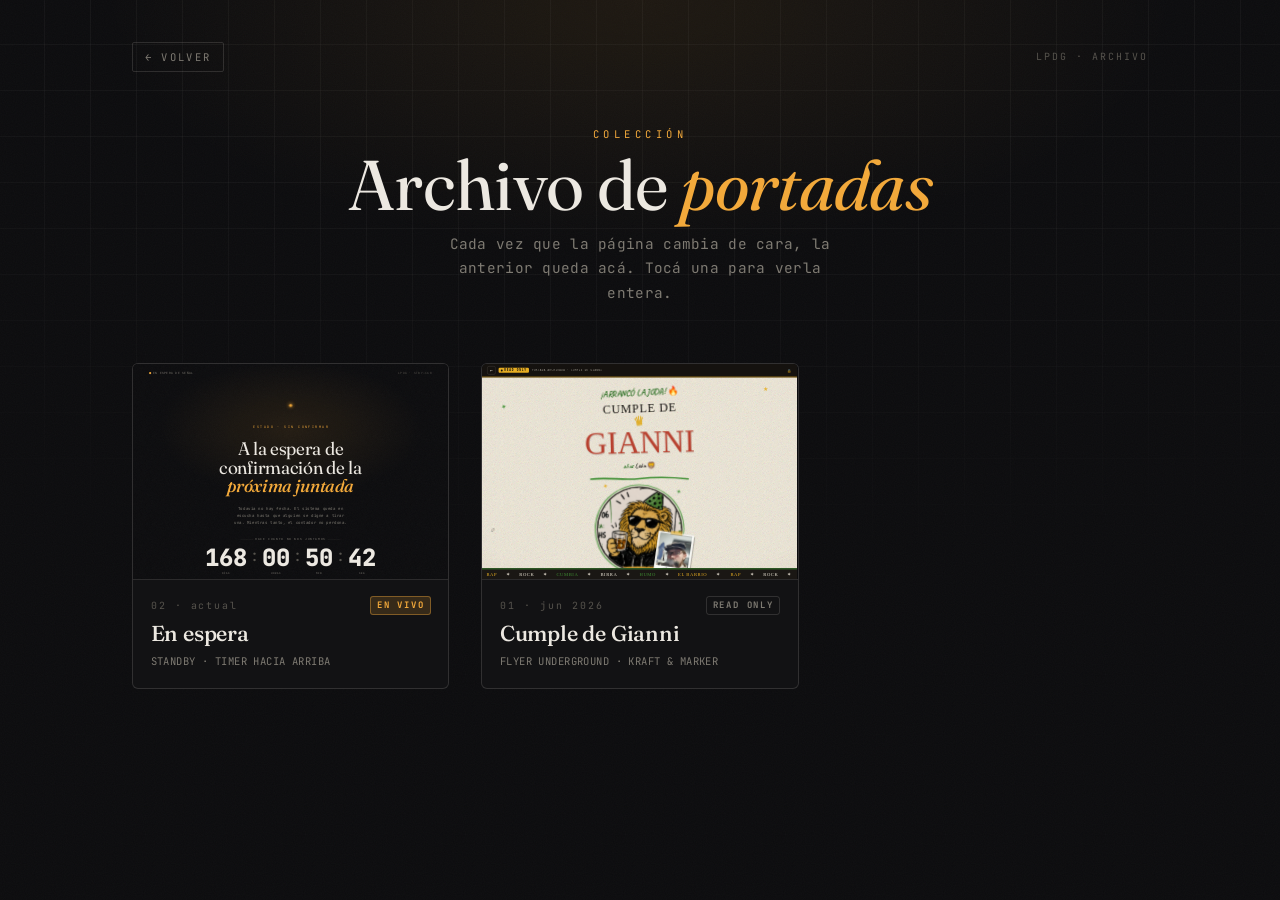
==== archivo.html @ 895595fa "Rediseño LPDG: portada standby + archivo de portadas - index.html: nueva portada neutra (standby/rad" ====
<!DOCTYPE html>
<html lang="es">
<head>
<meta charset="UTF-8" />
<meta name="viewport" content="width=device-width, initial-scale=1.0, viewport-fit=cover" />
<title>Los pibes de Gerli · Archivo</title>
<meta name="description" content="Todas las portadas: la actual y las archivadas." />

<link rel="preconnect" href="https://fonts.googleapis.com" />
<link rel="preconnect" href="https://fonts.gstatic.com" crossorigin />
<link href="https://fonts.googleapis.com/css2?family=Fraunces:ital,opsz,wght@0,9..144,400;0,9..144,600;1,9..144,500&family=JetBrains+Mono:wght@400;500;600;800&display=swap" rel="stylesheet" />

<style>
  :root{
    --bg:#0c0c0e; --bg-2:#121214; --ink:#ece8e1; --mut:#7e7a72; --mut-2:#56534d;
    --sig:#f2a93b; --sig-d:#c9842a; --line:rgba(236,232,225,.08); --line-2:rgba(236,232,225,.14);
  }
  *{margin:0;padding:0;box-sizing:border-box}
  html{-webkit-text-size-adjust:100%}
  body{font-family:'JetBrains Mono',ui-monospace,monospace;color:var(--ink);background:var(--bg);
    -webkit-font-smoothing:antialiased;position:relative;overflow-x:hidden;min-height:100dvh}

  body::before{content:"";position:fixed;inset:-2px;z-index:0;pointer-events:none;opacity:.5;
    background-image:linear-gradient(var(--line) 1px,transparent 1px),linear-gradient(90deg,var(--line) 1px,transparent 1px);
    background-size:46px 46px;
    -webkit-mask-image:radial-gradient(140% 80% at 50% 0%,#000 30%,transparent 80%);
            mask-image:radial-gradient(140% 80% at 50% 0%,#000 30%,transparent 80%);
    animation:drift 26s linear infinite}
  @keyframes drift{to{background-position:46px 46px,46px 46px}}
  body::after{content:"";position:fixed;inset:0;z-index:0;pointer-events:none;
    background:radial-gradient(60% 40% at 50% 0%,rgba(242,169,59,.08),transparent 70%),
      url("data:image/svg+xml,%3Csvg xmlns='http://www.w3.org/2000/svg' width='160' height='160'%3E%3Cfilter id='n'%3E%3CfeTurbulence type='fractalNoise' baseFrequency='0.9' numOctaves='2'/%3E%3C/filter%3E%3Crect width='100%25' height='100%25' filter='url(%23n)' opacity='0.03'/%3E%3C/svg%3E")}

  .wrap{position:relative;z-index:2;max-width:1080px;margin:0 auto;padding:clamp(1.4rem,5vw,2.6rem) clamp(1.1rem,5vw,2rem) 5rem}

  .top{display:flex;align-items:center;gap:1rem;justify-content:space-between;margin-bottom:clamp(2rem,7vw,3.4rem);
    animation:fade .7s ease both}
  .back{display:inline-flex;align-items:center;gap:.6em;color:var(--mut);text-decoration:none;
    font-size:.66rem;letter-spacing:.22em;text-transform:uppercase;
    border:1px solid var(--line-2);border-radius:2px;padding:.7em 1.1em;transition:color .2s,border-color .2s}
  .back:hover{color:var(--sig);border-color:var(--sig)}
  .topcode{font-size:.62rem;letter-spacing:.2em;text-transform:uppercase;color:var(--mut-2)}

  .head{text-align:center;margin-bottom:clamp(2.2rem,7vw,3.6rem)}
  .eyebrow{font-size:.66rem;letter-spacing:.42em;text-transform:uppercase;color:var(--sig);
    animation:fade .8s ease .1s both}
  .title{font-family:'Fraunces',serif;font-weight:400;font-optical-sizing:auto;line-height:1.02;letter-spacing:-.01em;
    font-size:clamp(2.4rem,9vw,4.4rem);margin:.5rem 0 .7rem;animation:rise .9s cubic-bezier(.2,.7,.2,1) .15s both}
  .title em{font-style:italic;color:var(--sig)}
  .lede{color:var(--mut);font-size:clamp(.74rem,3vw,.9rem);letter-spacing:.02em;line-height:1.7;max-width:48ch;
    margin:0 auto;animation:fade .9s ease .3s both}

  .grid{display:grid;grid-template-columns:repeat(auto-fill,minmax(280px,1fr));gap:clamp(1.2rem,4vw,2rem)}

  .card{position:relative;display:flex;flex-direction:column;text-decoration:none;color:inherit;
    background:var(--bg-2);border:1px solid var(--line-2);border-radius:6px;overflow:hidden;
    transition:transform .25s cubic-bezier(.2,.7,.2,1),border-color .25s,box-shadow .25s;
    animation:rise .8s cubic-bezier(.2,.7,.2,1) both}
  .card:nth-child(1){animation-delay:.35s}.card:nth-child(2){animation-delay:.45s}
  .card:nth-child(3){animation-delay:.55s}.card:nth-child(4){animation-delay:.65s}
  .card:hover{transform:translateY(-5px);border-color:var(--sig);box-shadow:0 18px 40px -22px rgba(242,169,59,.5)}

  .shot{position:relative;width:100%;aspect-ratio:1140/780;overflow:hidden;background:var(--bg);border-bottom:1px solid var(--line-2)}
  .shot iframe{position:absolute;top:0;left:0;width:1140px;height:780px;border:0;
    transform:scale(var(--s,.25));transform-origin:top left;pointer-events:none}
  .shot::after{content:"";position:absolute;inset:0;background:linear-gradient(180deg,transparent 55%,rgba(12,12,14,.55));
    opacity:0;transition:opacity .25s}
  .card:hover .shot::after{opacity:1}
  .open{position:absolute;left:50%;top:50%;transform:translate(-50%,-50%) scale(.9);z-index:2;
    display:inline-flex;align-items:center;gap:.5em;background:var(--sig);color:#1a1408;
    font-size:.66rem;font-weight:700;letter-spacing:.18em;text-transform:uppercase;padding:.7em 1.1em;border-radius:2px;
    opacity:0;transition:opacity .25s,transform .25s}
  .card:hover .open{opacity:1;transform:translate(-50%,-50%) scale(1)}

  .meta{padding:1rem 1.1rem 1.15rem;display:flex;flex-direction:column;gap:.45rem}
  .row{display:flex;align-items:center;justify-content:space-between;gap:.8rem}
  .idx{font-size:.62rem;letter-spacing:.2em;color:var(--mut-2)}
  .tag{font-size:.56rem;font-weight:700;letter-spacing:.2em;text-transform:uppercase;padding:.3em .6em;border-radius:3px;white-space:nowrap}
  .tag.live{background:rgba(242,169,59,.16);color:var(--sig);border:1px solid rgba(242,169,59,.4)}
  .tag.ro{background:transparent;color:var(--mut);border:1px solid var(--line-2)}
  .name{font-family:'Fraunces',serif;font-size:1.35rem;font-weight:500;line-height:1.1;letter-spacing:-.01em}
  .desc{font-size:.66rem;letter-spacing:.04em;color:var(--mut);line-height:1.55;text-transform:uppercase}

  @keyframes fade{from{opacity:0;transform:translateY(10px)}}
  @keyframes rise{from{opacity:0;transform:translateY(20px)}}
  @media (prefers-reduced-motion:reduce){*{animation:none!important;transition:none!important}}
</style>
</head>
<body>
  <div class="wrap">
    <div class="top">
      <a class="back" href="index.html">← volver</a>
      <span class="topcode">LPDG · ARCHIVO</span>
    </div>

    <header class="head">
      <p class="eyebrow">colección</p>
      <h1 class="title">Archivo de <em>portadas</em></h1>
      <p class="lede">Cada vez que la página cambia de cara, la anterior queda acá. Tocá una para verla entera.</p>
    </header>

    <div class="grid">

      <a class="card" href="index.html">
        <div class="shot"><iframe src="index.html" loading="lazy" tabindex="-1" scrolling="no" title="En espera"></iframe></div>
        <span class="open">abrir ↗</span>
        <div class="meta">
          <div class="row"><span class="idx">02 · actual</span><span class="tag live">en vivo</span></div>
          <div class="name">En espera</div>
          <div class="desc">standby · timer hacia arriba</div>
        </div>
      </a>

      <a class="card" href="legacy/cumple-gianni.html">
        <div class="shot"><iframe src="legacy/cumple-gianni.html" loading="lazy" tabindex="-1" scrolling="no" title="Cumple de Gianni"></iframe></div>
        <span class="open">abrir ↗</span>
        <div class="meta">
          <div class="row"><span class="idx">01 · jun 2026</span><span class="tag ro">read only</span></div>
          <div class="name">Cumple de Gianni</div>
          <div class="desc">flyer underground · kraft & marker</div>
        </div>
      </a>

    </div>
  </div>

<script>
  // escala cada preview para que el iframe (1140px lógicos) entre justo en la card
  function fit(){
    document.querySelectorAll('.shot').forEach(s=>{
      s.style.setProperty('--s', s.clientWidth/1140);
    });
  }
  fit();
  addEventListener('resize',fit);
  addEventListener('load',fit);
</script>
</body>
</html>
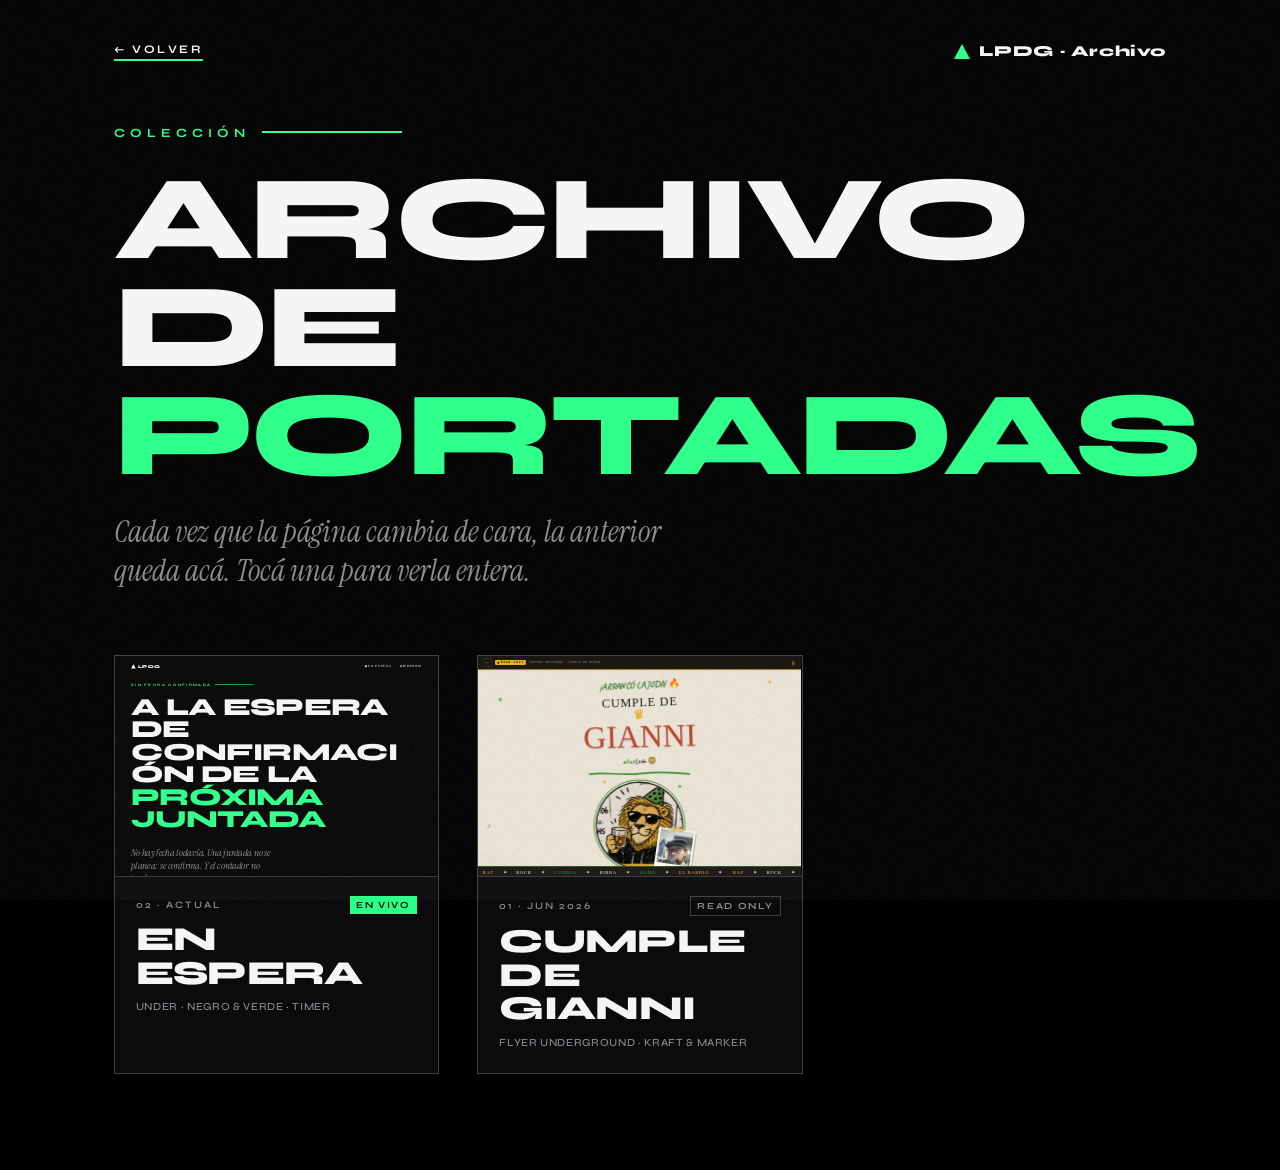
==== commit 3847f38d: "Rediseño Under Club + sistema visual central + logo Lpdg - styles.css: tokens (color/tipografía) y p" ====
--- a/archivo.html
+++ b/archivo.html
@@ -5,119 +5,91 @@
 <meta name="viewport" content="width=device-width, initial-scale=1.0, viewport-fit=cover" />
 <title>Los pibes de Gerli · Archivo</title>
 <meta name="description" content="Todas las portadas: la actual y las archivadas." />
+<link rel="icon" href="photos/logo-lpdg.svg" type="image/svg+xml" />
 
 <link rel="preconnect" href="https://fonts.googleapis.com" />
 <link rel="preconnect" href="https://fonts.gstatic.com" crossorigin />
-<link href="https://fonts.googleapis.com/css2?family=Fraunces:ital,opsz,wght@0,9..144,400;0,9..144,600;1,9..144,500&family=JetBrains+Mono:wght@400;500;600;800&display=swap" rel="stylesheet" />
+<link href="https://fonts.googleapis.com/css2?family=Syne:wght@400;500;600;700;800&family=Instrument+Serif:ital@0;1&display=swap" rel="stylesheet" />
+<link rel="stylesheet" href="styles.css" />
 
 <style>
-  :root{
-    --bg:#0c0c0e; --bg-2:#121214; --ink:#ece8e1; --mut:#7e7a72; --mut-2:#56534d;
-    --sig:#f2a93b; --sig-d:#c9842a; --line:rgba(236,232,225,.08); --line-2:rgba(236,232,225,.14);
-  }
-  *{margin:0;padding:0;box-sizing:border-box}
-  html{-webkit-text-size-adjust:100%}
-  body{font-family:'JetBrains Mono',ui-monospace,monospace;color:var(--ink);background:var(--bg);
-    -webkit-font-smoothing:antialiased;position:relative;overflow-x:hidden;min-height:100dvh}
+  /* ---- específico del archivo ---- */
+  .wrap{position:relative;z-index:2;max-width:1180px;margin:0 auto;padding:clamp(1.4rem,5vw,2.6rem) var(--pad-x) 6rem}
 
-  body::before{content:"";position:fixed;inset:-2px;z-index:0;pointer-events:none;opacity:.5;
-    background-image:linear-gradient(var(--line) 1px,transparent 1px),linear-gradient(90deg,var(--line) 1px,transparent 1px);
-    background-size:46px 46px;
-    -webkit-mask-image:radial-gradient(140% 80% at 50% 0%,#000 30%,transparent 80%);
-            mask-image:radial-gradient(140% 80% at 50% 0%,#000 30%,transparent 80%);
-    animation:drift 26s linear infinite}
-  @keyframes drift{to{background-position:46px 46px,46px 46px}}
-  body::after{content:"";position:fixed;inset:0;z-index:0;pointer-events:none;
-    background:radial-gradient(60% 40% at 50% 0%,rgba(242,169,59,.08),transparent 70%),
-      url("data:image/svg+xml,%3Csvg xmlns='http://www.w3.org/2000/svg' width='160' height='160'%3E%3Cfilter id='n'%3E%3CfeTurbulence type='fractalNoise' baseFrequency='0.9' numOctaves='2'/%3E%3C/filter%3E%3Crect width='100%25' height='100%25' filter='url(%23n)' opacity='0.03'/%3E%3C/svg%3E")}
+  .top{display:flex;align-items:center;gap:1rem;justify-content:space-between;margin-bottom:clamp(2.4rem,8vw,4rem)}
+  .top a.back{color:var(--ink);text-decoration:none;font-weight:700;font-size:.72rem;letter-spacing:.22em;text-transform:uppercase;
+    display:inline-flex;align-items:center;gap:.6em;border-bottom:2px solid var(--accent);padding-bottom:3px;transition:color .2s}
+  .top a.back:hover{color:var(--accent)}
+  .top .brand{display:flex;align-items:center;gap:.6em;font-weight:800;letter-spacing:.04em;font-size:.95rem;color:var(--ink)}
+  .top .brand .tri{width:0;height:0;border-left:8px solid transparent;border-right:8px solid transparent;border-bottom:15px solid var(--accent)}
 
-  .wrap{position:relative;z-index:2;max-width:1080px;margin:0 auto;padding:clamp(1.4rem,5vw,2.6rem) clamp(1.1rem,5vw,2rem) 5rem}
+  .head{margin-bottom:clamp(2.4rem,8vw,4rem)}
+  .head .eyebrow{margin-bottom:clamp(1rem,3vw,1.6rem)}
+  .title{font-weight:800;text-transform:uppercase;line-height:.9;letter-spacing:-.03em;
+    font-size:clamp(2.8rem,12vw,7.5rem)}
+  .title .v{color:var(--accent)}
+  .lede{font-family:var(--font-serif);font-style:italic;color:var(--mut);
+    font-size:clamp(1.2rem,3.2vw,1.9rem);line-height:1.3;max-width:40ch;margin-top:1.4rem}
 
-  .top{display:flex;align-items:center;gap:1rem;justify-content:space-between;margin-bottom:clamp(2rem,7vw,3.4rem);
-    animation:fade .7s ease both}
-  .back{display:inline-flex;align-items:center;gap:.6em;color:var(--mut);text-decoration:none;
-    font-size:.66rem;letter-spacing:.22em;text-transform:uppercase;
-    border:1px solid var(--line-2);border-radius:2px;padding:.7em 1.1em;transition:color .2s,border-color .2s}
-  .back:hover{color:var(--sig);border-color:var(--sig)}
-  .topcode{font-size:.62rem;letter-spacing:.2em;text-transform:uppercase;color:var(--mut-2)}
-
-  .head{text-align:center;margin-bottom:clamp(2.2rem,7vw,3.6rem)}
-  .eyebrow{font-size:.66rem;letter-spacing:.42em;text-transform:uppercase;color:var(--sig);
-    animation:fade .8s ease .1s both}
-  .title{font-family:'Fraunces',serif;font-weight:400;font-optical-sizing:auto;line-height:1.02;letter-spacing:-.01em;
-    font-size:clamp(2.4rem,9vw,4.4rem);margin:.5rem 0 .7rem;animation:rise .9s cubic-bezier(.2,.7,.2,1) .15s both}
-  .title em{font-style:italic;color:var(--sig)}
-  .lede{color:var(--mut);font-size:clamp(.74rem,3vw,.9rem);letter-spacing:.02em;line-height:1.7;max-width:48ch;
-    margin:0 auto;animation:fade .9s ease .3s both}
-
-  .grid{display:grid;grid-template-columns:repeat(auto-fill,minmax(280px,1fr));gap:clamp(1.2rem,4vw,2rem)}
+  .grid{display:grid;grid-template-columns:repeat(auto-fill,minmax(300px,1fr));gap:clamp(1.4rem,4vw,2.4rem)}
 
   .card{position:relative;display:flex;flex-direction:column;text-decoration:none;color:inherit;
-    background:var(--bg-2);border:1px solid var(--line-2);border-radius:6px;overflow:hidden;
-    transition:transform .25s cubic-bezier(.2,.7,.2,1),border-color .25s,box-shadow .25s;
-    animation:rise .8s cubic-bezier(.2,.7,.2,1) both}
-  .card:nth-child(1){animation-delay:.35s}.card:nth-child(2){animation-delay:.45s}
-  .card:nth-child(3){animation-delay:.55s}.card:nth-child(4){animation-delay:.65s}
-  .card:hover{transform:translateY(-5px);border-color:var(--sig);box-shadow:0 18px 40px -22px rgba(242,169,59,.5)}
+    background:var(--panel);border:1px solid var(--line-2);overflow:hidden;
+    transition:transform .3s cubic-bezier(.2,.7,.2,1),border-color .25s}
+  .card:hover{transform:translateY(-6px);border-color:var(--accent)}
 
-  .shot{position:relative;width:100%;aspect-ratio:1140/780;overflow:hidden;background:var(--bg);border-bottom:1px solid var(--line-2)}
+  .shot{position:relative;width:100%;aspect-ratio:1140/780;overflow:hidden;background:#000;border-bottom:1px solid var(--line-2)}
   .shot iframe{position:absolute;top:0;left:0;width:1140px;height:780px;border:0;
-    transform:scale(var(--s,.25));transform-origin:top left;pointer-events:none}
-  .shot::after{content:"";position:absolute;inset:0;background:linear-gradient(180deg,transparent 55%,rgba(12,12,14,.55));
-    opacity:0;transition:opacity .25s}
-  .card:hover .shot::after{opacity:1}
+    transform:scale(var(--s,.26));transform-origin:top left;pointer-events:none}
+  .shot::after{content:"";position:absolute;inset:0;background:rgba(43,255,136,0);transition:background .25s}
+  .card:hover .shot::after{background:rgba(43,255,136,.14)}
   .open{position:absolute;left:50%;top:50%;transform:translate(-50%,-50%) scale(.9);z-index:2;
-    display:inline-flex;align-items:center;gap:.5em;background:var(--sig);color:#1a1408;
-    font-size:.66rem;font-weight:700;letter-spacing:.18em;text-transform:uppercase;padding:.7em 1.1em;border-radius:2px;
-    opacity:0;transition:opacity .25s,transform .25s}
+    background:var(--accent);color:#04140a;font-weight:700;font-size:.7rem;letter-spacing:.18em;text-transform:uppercase;
+    padding:.85em 1.3em;opacity:0;transition:opacity .25s,transform .25s}
   .card:hover .open{opacity:1;transform:translate(-50%,-50%) scale(1)}
 
-  .meta{padding:1rem 1.1rem 1.15rem;display:flex;flex-direction:column;gap:.45rem}
+  .meta{padding:1.2rem 1.3rem 1.4rem;display:flex;flex-direction:column;gap:.55rem}
   .row{display:flex;align-items:center;justify-content:space-between;gap:.8rem}
-  .idx{font-size:.62rem;letter-spacing:.2em;color:var(--mut-2)}
-  .tag{font-size:.56rem;font-weight:700;letter-spacing:.2em;text-transform:uppercase;padding:.3em .6em;border-radius:3px;white-space:nowrap}
-  .tag.live{background:rgba(242,169,59,.16);color:var(--sig);border:1px solid rgba(242,169,59,.4)}
+  .idx{font-weight:600;font-size:.62rem;letter-spacing:.2em;text-transform:uppercase;color:var(--mut)}
+  .tag{font-weight:700;font-size:.58rem;letter-spacing:.18em;text-transform:uppercase;padding:.35em .7em;white-space:nowrap}
+  .tag.live{background:var(--accent);color:#04140a}
   .tag.ro{background:transparent;color:var(--mut);border:1px solid var(--line-2)}
-  .name{font-family:'Fraunces',serif;font-size:1.35rem;font-weight:500;line-height:1.1;letter-spacing:-.01em}
-  .desc{font-size:.66rem;letter-spacing:.04em;color:var(--mut);line-height:1.55;text-transform:uppercase}
-
-  @keyframes fade{from{opacity:0;transform:translateY(10px)}}
-  @keyframes rise{from{opacity:0;transform:translateY(20px)}}
-  @media (prefers-reduced-motion:reduce){*{animation:none!important;transition:none!important}}
+  .name{font-weight:800;font-size:clamp(1.5rem,4vw,2.1rem);line-height:1;letter-spacing:-.02em;text-transform:uppercase}
+  .desc{font-weight:500;font-size:.68rem;letter-spacing:.06em;color:var(--mut);line-height:1.5;text-transform:uppercase}
 </style>
 </head>
 <body>
   <div class="wrap">
     <div class="top">
-      <a class="back" href="index.html">← volver</a>
-      <span class="topcode">LPDG · ARCHIVO</span>
+      <a class="back" href="index.html">← Volver</a>
+      <span class="brand"><span class="tri"></span>LPDG · Archivo</span>
     </div>
 
     <header class="head">
-      <p class="eyebrow">colección</p>
-      <h1 class="title">Archivo de <em>portadas</em></h1>
-      <p class="lede">Cada vez que la página cambia de cara, la anterior queda acá. Tocá una para verla entera.</p>
+      <p class="eyebrow reveal">Colección</p>
+      <h1 class="title reveal d1">Archivo de <span class="v">portadas</span></h1>
+      <p class="lede reveal d2">Cada vez que la página cambia de cara, la anterior queda acá. Tocá una para verla entera.</p>
     </header>
 
     <div class="grid">
 
-      <a class="card" href="index.html">
+      <a class="card reveal" href="index.html">
         <div class="shot"><iframe src="index.html" loading="lazy" tabindex="-1" scrolling="no" title="En espera"></iframe></div>
         <span class="open">abrir ↗</span>
         <div class="meta">
           <div class="row"><span class="idx">02 · actual</span><span class="tag live">en vivo</span></div>
           <div class="name">En espera</div>
-          <div class="desc">standby · timer hacia arriba</div>
+          <div class="desc">Under · negro & verde · timer</div>
         </div>
       </a>
 
-      <a class="card" href="legacy/cumple-gianni.html">
+      <a class="card reveal d1" href="legacy/cumple-gianni.html">
         <div class="shot"><iframe src="legacy/cumple-gianni.html" loading="lazy" tabindex="-1" scrolling="no" title="Cumple de Gianni"></iframe></div>
         <span class="open">abrir ↗</span>
         <div class="meta">
           <div class="row"><span class="idx">01 · jun 2026</span><span class="tag ro">read only</span></div>
           <div class="name">Cumple de Gianni</div>
-          <div class="desc">flyer underground · kraft & marker</div>
+          <div class="desc">Flyer underground · kraft & marker</div>
         </div>
       </a>
 
@@ -125,15 +97,19 @@
   </div>
 
 <script>
-  // escala cada preview para que el iframe (1140px lógicos) entre justo en la card
+  document.documentElement.classList.add('js');
+
+  // escala cada preview: el iframe (1140px lógicos) entra justo en la card
   function fit(){
-    document.querySelectorAll('.shot').forEach(s=>{
-      s.style.setProperty('--s', s.clientWidth/1140);
-    });
+    document.querySelectorAll('.shot').forEach(s=>{ s.style.setProperty('--s', s.clientWidth/1140); });
   }
   fit();
   addEventListener('resize',fit);
   addEventListener('load',fit);
+
+  // reveal
+  const io=new IntersectionObserver((es)=>{es.forEach(e=>{if(e.isIntersecting){e.target.classList.add('in');io.unobserve(e.target);}});},{threshold:.12});
+  document.querySelectorAll('.reveal').forEach(n=>io.observe(n));
 </script>
 </body>
 </html>
--- a/styles.css
+++ b/styles.css
@@ -0,0 +1,89 @@
+/* ============================================================
+   LPDG — Sistema visual (tokens + primitivas compartidas)
+   Lo consumen index.html y archivo.html.
+   legacy/ NO usa esto: son snapshots con su propia identidad.
+   Estética: Under Club — negro puro, alto contraste, tipografía
+   bold mayúscula apretada, acento verde brillante.
+   ============================================================ */
+:root{
+  /* ---- paleta ---- */
+  --bg:#000;
+  --panel:#0b0b0d;
+  --panel-2:#121214;
+  --ink:#f5f5f3;
+  --mut:#8a8a8f;
+  --mut-2:#4f4f55;
+  --accent:#2bff88;
+  --accent-d:#13d96a;
+  --line:rgba(245,245,243,.14);
+  --line-2:rgba(245,245,243,.22);
+
+  /* ---- tipografía ---- */
+  --font-display:'Syne',sans-serif;   /* display / UI / timer */
+  --font-serif:'Instrument Serif',serif; /* citas en itálica */
+
+  /* ---- ritmo ---- */
+  --pad-x:clamp(1.2rem,5vw,4.5rem);
+}
+
+*{margin:0;padding:0;box-sizing:border-box}
+html{-webkit-text-size-adjust:100%;scroll-behavior:smooth}
+html,body{width:100%}
+body{
+  font-family:var(--font-display);color:var(--ink);background:var(--bg);
+  -webkit-font-smoothing:antialiased;position:relative;overflow-x:hidden;
+}
+
+/* grano tipo foto B/N (overlay global) */
+body::after{
+  content:"";position:fixed;inset:0;z-index:80;pointer-events:none;opacity:.06;mix-blend-mode:screen;
+  background:url("data:image/svg+xml,%3Csvg xmlns='http://www.w3.org/2000/svg' width='200' height='200'%3E%3Cfilter id='n'%3E%3CfeTurbulence type='fractalNoise' baseFrequency='0.85' numOctaves='3'/%3E%3C/filter%3E%3Crect width='100%25' height='100%25' filter='url(%23n)'/%3E%3C/svg%3E");
+}
+
+/* ---- navegación ---- */
+.nav{position:fixed;top:0;left:0;width:100%;z-index:60;display:flex;justify-content:space-between;align-items:center;
+  padding:clamp(1rem,3vw,1.7rem) var(--pad-x);mix-blend-mode:difference}
+.brand{display:flex;align-items:center;gap:.6em;font-weight:800;letter-spacing:.04em;font-size:.95rem;color:#fff}
+.brand .tri{width:0;height:0;border-left:8px solid transparent;border-right:8px solid transparent;border-bottom:15px solid #fff}
+.nav-r{display:flex;align-items:center;gap:clamp(1rem,4vw,2rem)}
+.nav-r a{color:#fff;text-decoration:none;font-weight:600;font-size:.72rem;letter-spacing:.22em;text-transform:uppercase;
+  display:inline-flex;align-items:center;gap:.5em;transition:opacity .2s}
+.nav-r a:hover{opacity:.5}
+.nav-r .st{color:#fff;font-size:.72rem;letter-spacing:.22em;text-transform:uppercase;display:flex;align-items:center;gap:.5em}
+.dot{width:7px;height:7px;border-radius:50%;background:#fff;animation:blink 1.2s steps(2) infinite}
+@keyframes blink{50%{opacity:.2}}
+
+/* ---- etiqueta de sección ---- */
+.eyebrow{font-weight:700;font-size:.78rem;letter-spacing:.4em;text-transform:uppercase;color:var(--accent);
+  display:flex;align-items:center;gap:1em}
+.eyebrow::after{content:"";height:2px;width:clamp(40px,12vw,140px);background:var(--accent)}
+
+/* ---- botones ---- */
+.btn{display:inline-flex;align-items:center;gap:.6em;cursor:pointer;border-radius:0;
+  font-family:var(--font-display);font-weight:700;font-size:clamp(.78rem,2.2vw,.95rem);letter-spacing:.14em;text-transform:uppercase;
+  padding:1.05em 1.9em;border:2px solid var(--ink);background:transparent;color:var(--ink);
+  transition:background .18s,color .18s,border-color .18s,transform .12s}
+.btn svg{width:1.15em;height:1.15em;fill:currentColor;flex:none}
+.btn:hover{background:var(--ink);color:#000}
+.btn:active{transform:translateY(2px)}
+.btn.v{background:var(--accent);border-color:var(--accent);color:#04140a}
+.btn.v:hover{background:#fff;border-color:#fff;color:#000}
+
+/* ---- toast ---- */
+.toast{position:fixed;left:50%;bottom:26px;transform:translateX(-50%) translateY(8px);z-index:90;
+  background:var(--accent);color:#04140a;font-weight:700;font-size:.74rem;letter-spacing:.1em;text-transform:uppercase;
+  padding:.8em 1.2em;opacity:0;transition:opacity .25s,transform .25s;pointer-events:none}
+.toast.show{opacity:1;transform:translateX(-50%) translateY(0)}
+
+/* ---- reveal on scroll (solo con JS) ---- */
+html.js .reveal{opacity:0;transform:translateY(34px);
+  transition:opacity .9s cubic-bezier(.2,.7,.2,1),transform .9s cubic-bezier(.2,.7,.2,1)}
+html.js .reveal.in{opacity:1;transform:none}
+html.js .reveal.d1{transition-delay:.1s}
+html.js .reveal.d2{transition-delay:.22s}
+html.js .reveal.d3{transition-delay:.34s}
+
+@media (prefers-reduced-motion:reduce){
+  *{animation:none!important}
+  html.js .reveal{opacity:1!important;transform:none!important;transition:none!important}
+}
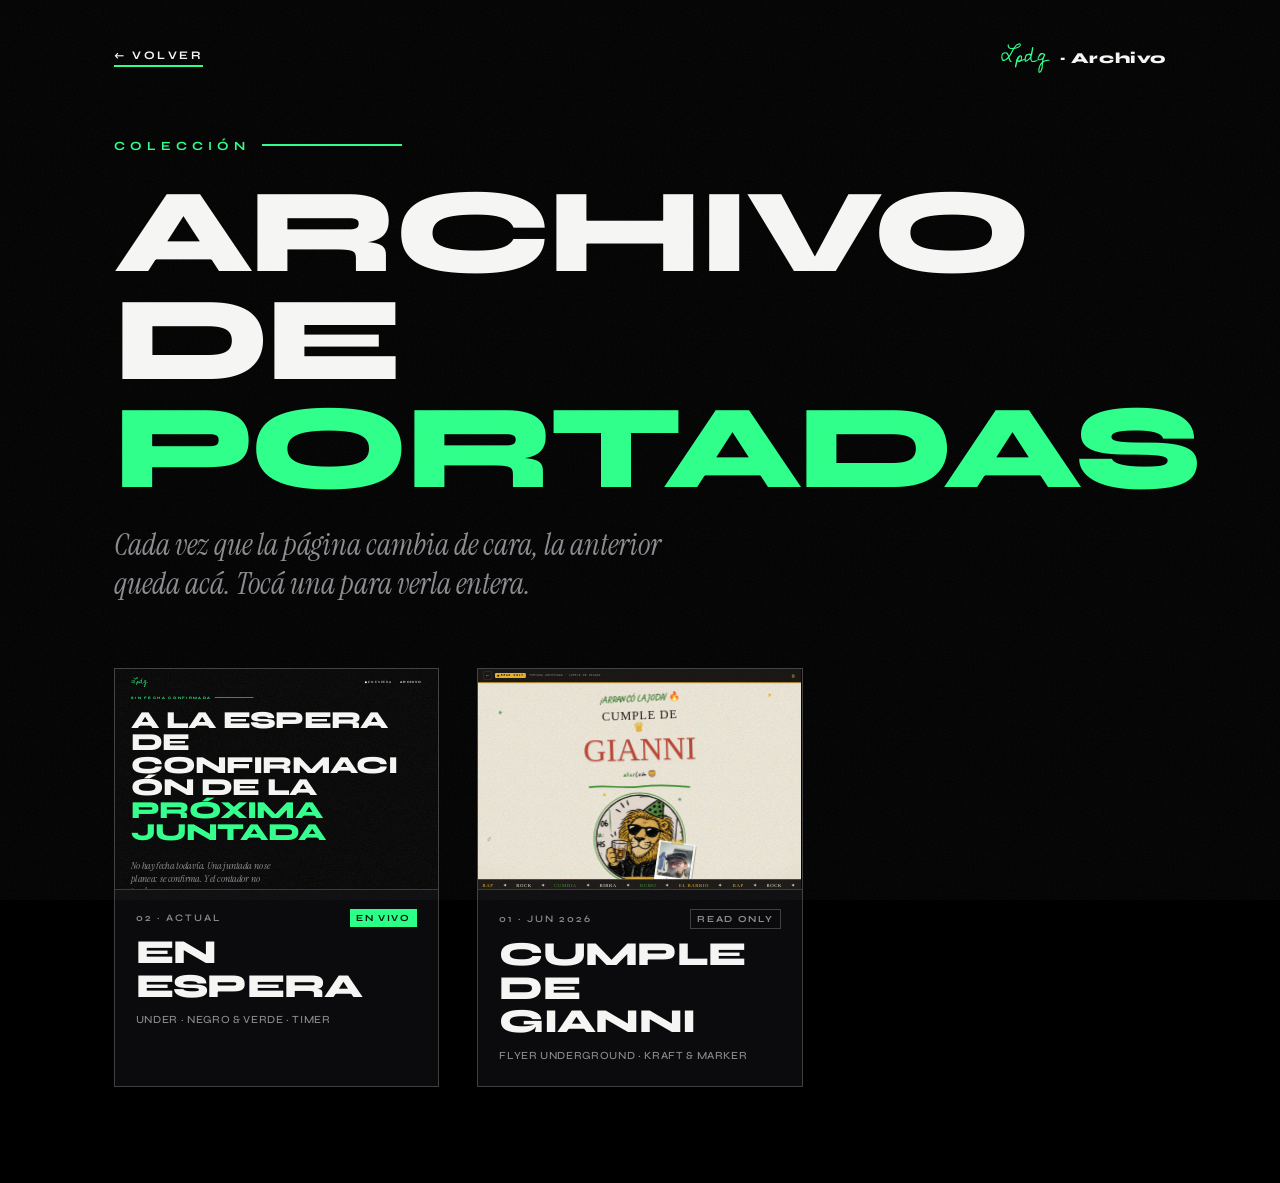
==== commit 2bda116e: "Logo Lpdg en el nav y como marca de marca en index/archivo + og:image" ====
--- a/archivo.html
+++ b/archivo.html
@@ -20,8 +20,8 @@
   .top a.back{color:var(--ink);text-decoration:none;font-weight:700;font-size:.72rem;letter-spacing:.22em;text-transform:uppercase;
     display:inline-flex;align-items:center;gap:.6em;border-bottom:2px solid var(--accent);padding-bottom:3px;transition:color .2s}
   .top a.back:hover{color:var(--accent)}
-  .top .brand{display:flex;align-items:center;gap:.6em;font-weight:800;letter-spacing:.04em;font-size:.95rem;color:var(--ink)}
-  .top .brand .tri{width:0;height:0;border-left:8px solid transparent;border-right:8px solid transparent;border-bottom:15px solid var(--accent)}
+  .top .brand{display:flex;align-items:center;gap:.55em;font-weight:800;letter-spacing:.04em;font-size:.95rem;color:var(--ink)}
+  .top .brand img{height:clamp(26px,5vw,32px);width:auto;display:block}
 
   .head{margin-bottom:clamp(2.4rem,8vw,4rem)}
   .head .eyebrow{margin-bottom:clamp(1rem,3vw,1.6rem)}
@@ -62,7 +62,7 @@
   <div class="wrap">
     <div class="top">
       <a class="back" href="index.html">← Volver</a>
-      <span class="brand"><span class="tri"></span>LPDG · Archivo</span>
+      <span class="brand"><img src="photos/logo-lpdg.svg" alt="LPDG" /> · Archivo</span>
     </div>
 
     <header class="head">
--- a/styles.css
+++ b/styles.css
@@ -42,9 +42,9 @@
 
 /* ---- navegación ---- */
 .nav{position:fixed;top:0;left:0;width:100%;z-index:60;display:flex;justify-content:space-between;align-items:center;
-  padding:clamp(1rem,3vw,1.7rem) var(--pad-x);mix-blend-mode:difference}
-.brand{display:flex;align-items:center;gap:.6em;font-weight:800;letter-spacing:.04em;font-size:.95rem;color:#fff}
-.brand .tri{width:0;height:0;border-left:8px solid transparent;border-right:8px solid transparent;border-bottom:15px solid #fff}
+  padding:clamp(1rem,3vw,1.7rem) var(--pad-x)}
+.brand{display:flex;align-items:center;gap:.55em;font-weight:800;letter-spacing:.04em;font-size:.95rem;color:#fff;text-decoration:none}
+.brand img{height:clamp(28px,5.5vw,38px);width:auto;display:block}
 .nav-r{display:flex;align-items:center;gap:clamp(1rem,4vw,2rem)}
 .nav-r a{color:#fff;text-decoration:none;font-weight:600;font-size:.72rem;letter-spacing:.22em;text-transform:uppercase;
   display:inline-flex;align-items:center;gap:.5em;transition:opacity .2s}
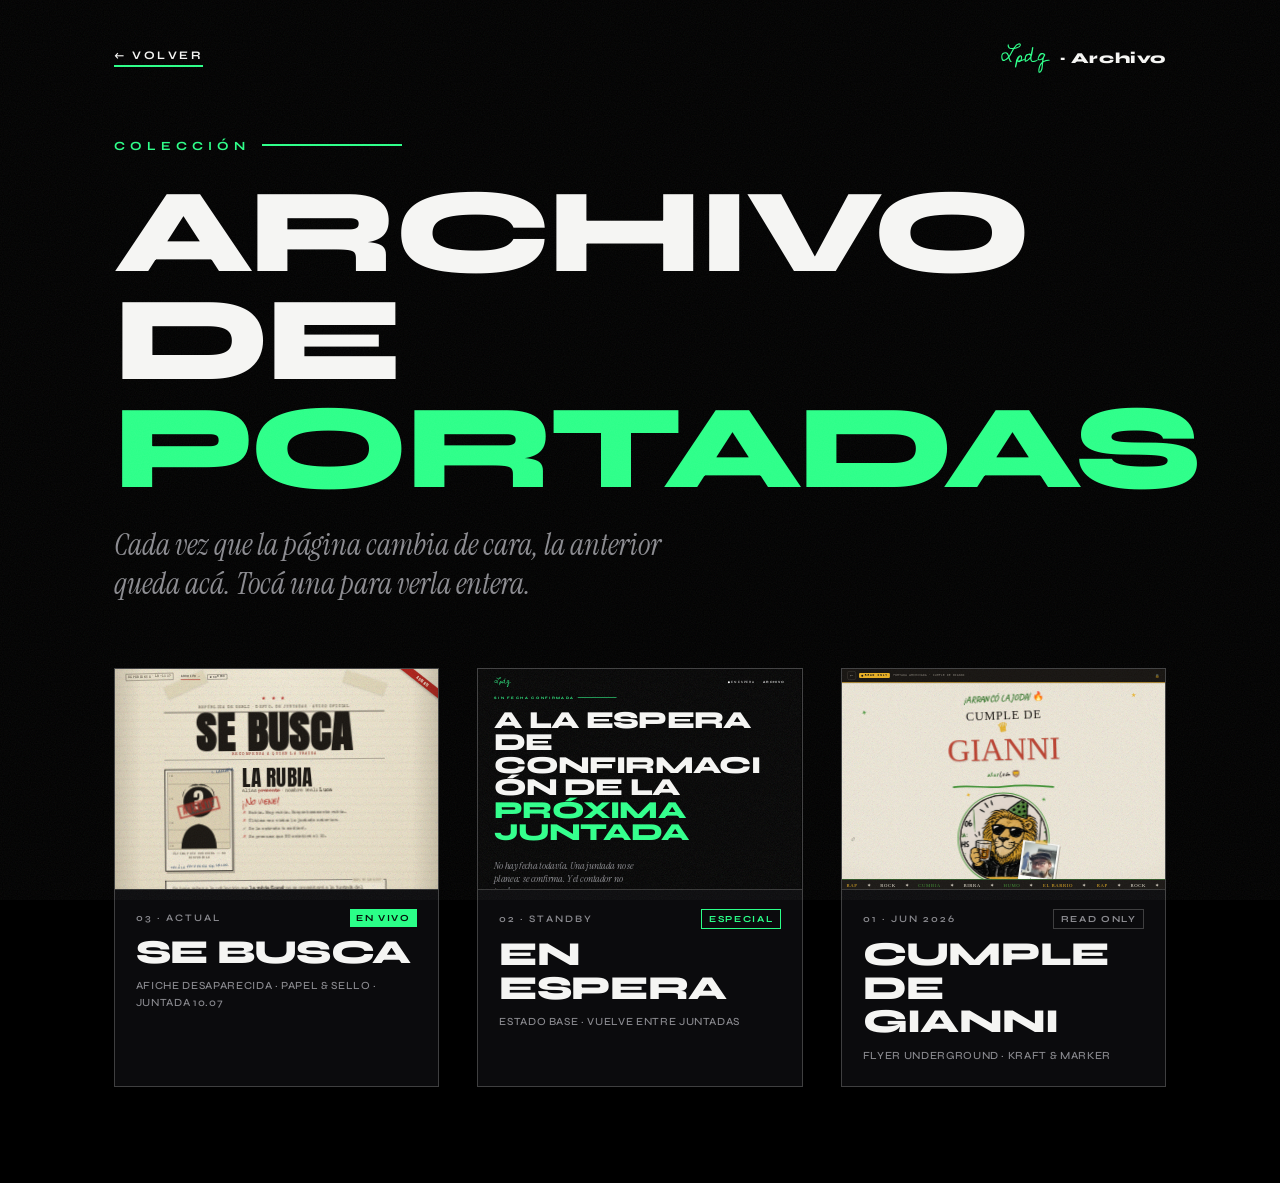
==== commit 801ac0c1: "feat: portada "SE BUSCA" (afiche desaparecida) para la juntada del 10/07 - index.html: nuevo afiche " ====
--- a/archivo.html
+++ b/archivo.html
@@ -4,8 +4,42 @@
 <meta charset="UTF-8" />
 <meta name="viewport" content="width=device-width, initial-scale=1.0, viewport-fit=cover" />
 <title>Los pibes de Gerli · Archivo</title>
-<meta name="description" content="Todas las portadas: la actual y las archivadas." />
+<meta name="description" content="Archivo de portadas de Los pibes de Gerli (LPDG): la actual y todas las anteriores." />
+<meta name="robots" content="index,follow" />
+<meta name="theme-color" content="#000000" />
+<link rel="canonical" href="https://felipendelicia.github.io/LPDG/archivo.html" />
+
+<!-- Open Graph -->
+<meta property="og:site_name" content="Los pibes de Gerli" />
+<meta property="og:locale" content="es_AR" />
+<meta property="og:type" content="website" />
+<meta property="og:url" content="https://felipendelicia.github.io/LPDG/archivo.html" />
+<meta property="og:title" content="Los pibes de Gerli (LPDG) — Archivo de portadas" />
+<meta property="og:description" content="Cada vez que la página cambia de cara, la anterior queda acá." />
+<meta property="og:image" content="https://felipendelicia.github.io/LPDG/photos/og-cover.png" />
+<meta property="og:image:secure_url" content="https://felipendelicia.github.io/LPDG/photos/og-cover.png" />
+<meta property="og:image:type" content="image/png" />
+<meta property="og:image:width" content="1200" />
+<meta property="og:image:height" content="630" />
+<meta property="og:image:alt" content="Los pibes de Gerli — Archivo" />
+
+<!-- Twitter / X -->
+<meta name="twitter:card" content="summary_large_image" />
+<meta name="twitter:title" content="Los pibes de Gerli (LPDG) — Archivo de portadas" />
+<meta name="twitter:description" content="Cada vez que la página cambia de cara, la anterior queda acá." />
+<meta name="twitter:image" content="https://felipendelicia.github.io/LPDG/photos/og-cover.png" />
+
+<!-- PWA / instalable -->
+<link rel="manifest" href="manifest.webmanifest" />
+<meta name="mobile-web-app-capable" content="yes" />
+<meta name="apple-mobile-web-app-capable" content="yes" />
+<meta name="apple-mobile-web-app-status-bar-style" content="black" />
+<meta name="apple-mobile-web-app-title" content="LPDG" />
+<link rel="apple-touch-icon" href="photos/apple-touch-icon.png" />
+
+<!-- iconos -->
 <link rel="icon" href="photos/logo-lpdg.svg" type="image/svg+xml" />
+<link rel="icon" href="photos/icon-192.png" sizes="192x192" type="image/png" />
 
 <link rel="preconnect" href="https://fonts.googleapis.com" />
 <link rel="preconnect" href="https://fonts.gstatic.com" crossorigin />
@@ -54,6 +88,7 @@
   .tag{font-weight:700;font-size:.58rem;letter-spacing:.18em;text-transform:uppercase;padding:.35em .7em;white-space:nowrap}
   .tag.live{background:var(--accent);color:#04140a}
   .tag.ro{background:transparent;color:var(--mut);border:1px solid var(--line-2)}
+  .tag.standby{background:transparent;color:var(--accent);border:1px solid var(--accent)}
   .name{font-weight:800;font-size:clamp(1.5rem,4vw,2.1rem);line-height:1;letter-spacing:-.02em;text-transform:uppercase}
   .desc{font-weight:500;font-size:.68rem;letter-spacing:.06em;color:var(--mut);line-height:1.5;text-transform:uppercase}
 </style>
@@ -74,16 +109,26 @@
     <div class="grid">
 
       <a class="card reveal" href="index.html">
-        <div class="shot"><iframe src="index.html" loading="lazy" tabindex="-1" scrolling="no" title="En espera"></iframe></div>
+        <div class="shot"><iframe src="index.html" loading="lazy" tabindex="-1" scrolling="no" title="Se busca: la rubia"></iframe></div>
         <span class="open">abrir ↗</span>
         <div class="meta">
-          <div class="row"><span class="idx">02 · actual</span><span class="tag live">en vivo</span></div>
-          <div class="name">En espera</div>
-          <div class="desc">Under · negro & verde · timer</div>
+          <div class="row"><span class="idx">03 · actual</span><span class="tag live">en vivo</span></div>
+          <div class="name">Se busca</div>
+          <div class="desc">Afiche desaparecida · papel &amp; sello · juntada 10.07</div>
         </div>
       </a>
 
-      <a class="card reveal d1" href="legacy/cumple-gianni.html">
+      <a class="card reveal d1" href="en-espera.html">
+        <div class="shot"><iframe src="en-espera.html" loading="lazy" tabindex="-1" scrolling="no" title="En espera"></iframe></div>
+        <span class="open">abrir ↗</span>
+        <div class="meta">
+          <div class="row"><span class="idx">02 · standby</span><span class="tag standby">especial</span></div>
+          <div class="name">En espera</div>
+          <div class="desc">Estado base · vuelve entre juntadas</div>
+        </div>
+      </a>
+
+      <a class="card reveal d2" href="legacy/cumple-gianni.html">
         <div class="shot"><iframe src="legacy/cumple-gianni.html" loading="lazy" tabindex="-1" scrolling="no" title="Cumple de Gianni"></iframe></div>
         <span class="open">abrir ↗</span>
         <div class="meta">
@@ -110,6 +155,11 @@
   // reveal
   const io=new IntersectionObserver((es)=>{es.forEach(e=>{if(e.isIntersecting){e.target.classList.add('in');io.unobserve(e.target);}});},{threshold:.12});
   document.querySelectorAll('.reveal').forEach(n=>io.observe(n));
+
+  // service worker (offline + instalable)
+  if('serviceWorker' in navigator){
+    addEventListener('load',()=>navigator.serviceWorker.register('sw.js').catch(()=>{}));
+  }
 </script>
 </body>
 </html>
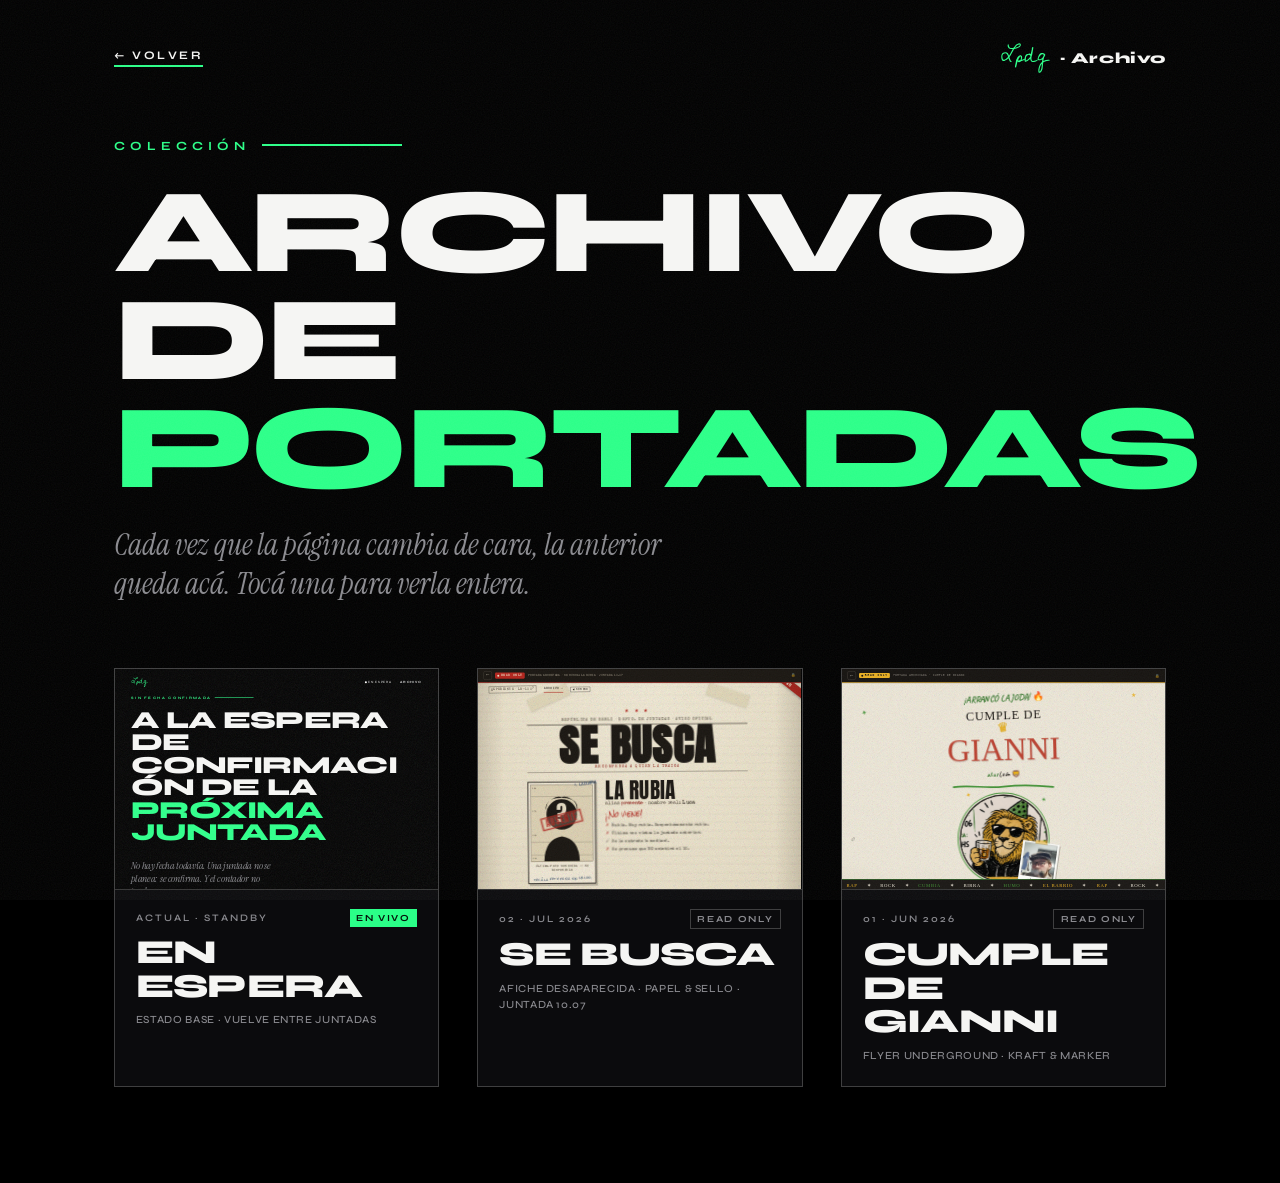
==== commit daec107e: "feat: archivar afiche SE BUSCA (juntada 10/07) y volver al modo En espera - index.html vuelve a la p" ====
--- a/archivo.html
+++ b/archivo.html
@@ -109,22 +109,22 @@
     <div class="grid">
 
       <a class="card reveal" href="index.html">
-        <div class="shot"><iframe src="index.html" loading="lazy" tabindex="-1" scrolling="no" title="Se busca: la rubia"></iframe></div>
+        <div class="shot"><iframe src="index.html" loading="lazy" tabindex="-1" scrolling="no" title="En espera"></iframe></div>
         <span class="open">abrir ↗</span>
         <div class="meta">
-          <div class="row"><span class="idx">03 · actual</span><span class="tag live">en vivo</span></div>
-          <div class="name">Se busca</div>
-          <div class="desc">Afiche desaparecida · papel &amp; sello · juntada 10.07</div>
+          <div class="row"><span class="idx">actual · standby</span><span class="tag live">en vivo</span></div>
+          <div class="name">En espera</div>
+          <div class="desc">Estado base · vuelve entre juntadas</div>
         </div>
       </a>
 
-      <a class="card reveal d1" href="en-espera.html">
-        <div class="shot"><iframe src="en-espera.html" loading="lazy" tabindex="-1" scrolling="no" title="En espera"></iframe></div>
+      <a class="card reveal d1" href="legacy/se-busca.html">
+        <div class="shot"><iframe src="legacy/se-busca.html" loading="lazy" tabindex="-1" scrolling="no" title="Se busca: la rubia"></iframe></div>
         <span class="open">abrir ↗</span>
         <div class="meta">
-          <div class="row"><span class="idx">02 · standby</span><span class="tag standby">especial</span></div>
-          <div class="name">En espera</div>
-          <div class="desc">Estado base · vuelve entre juntadas</div>
+          <div class="row"><span class="idx">02 · jul 2026</span><span class="tag ro">read only</span></div>
+          <div class="name">Se busca</div>
+          <div class="desc">Afiche desaparecida · papel &amp; sello · juntada 10.07</div>
         </div>
       </a>
 
